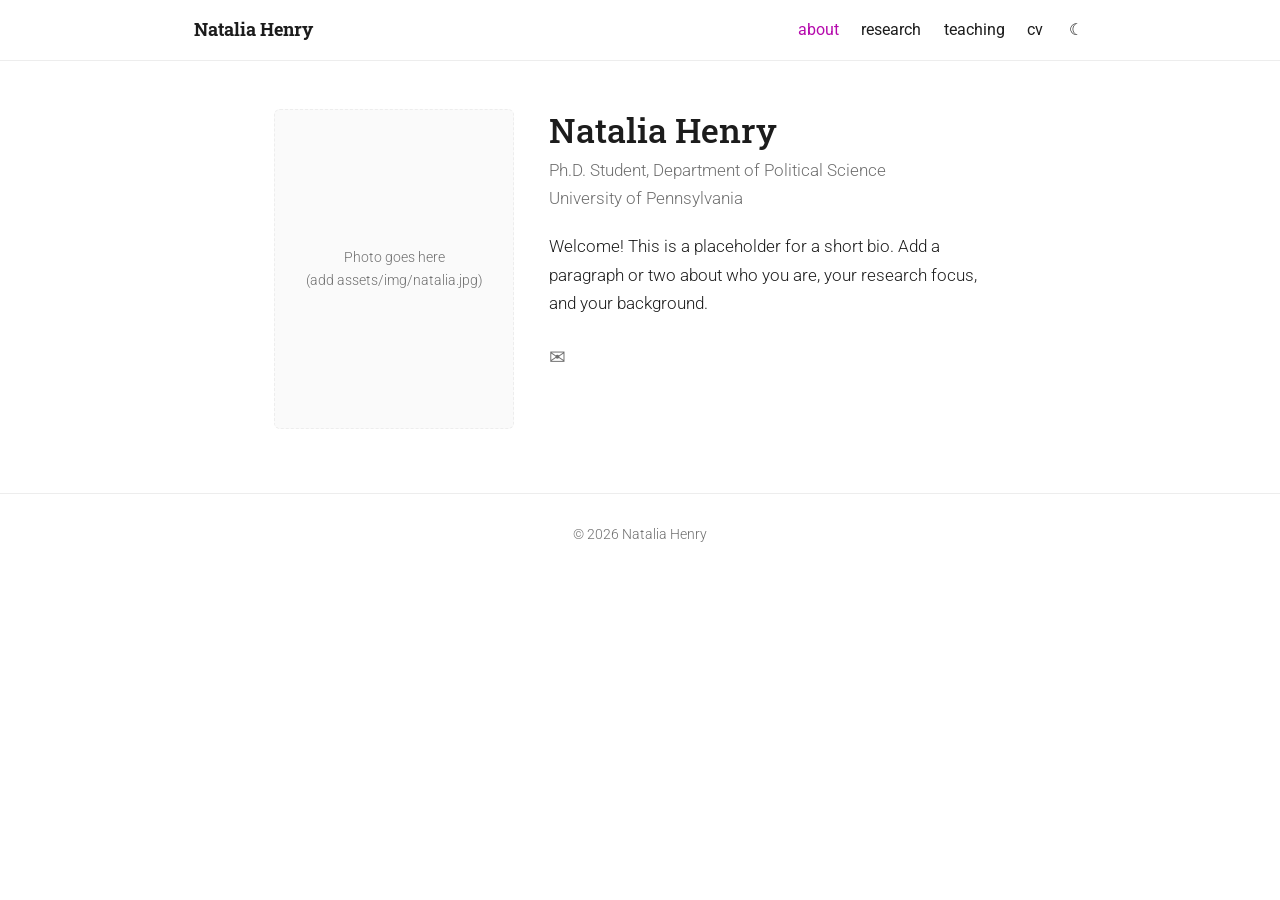
==== index.html @ be5e9f29 "Add academic website (About, Research, Teaching, CV) Static al-folio-style site with light/dark togg" ====
<!DOCTYPE html>
<html lang="en">
<head>
  <meta charset="utf-8">
  <meta name="viewport" content="width=device-width, initial-scale=1">
  <title>Natalia Henry</title>
  <meta name="author" content="Natalia Henry">
  <meta name="description" content="Natalia Henry — academic website. Research on security, conflict, and international relations.">
  <link rel="preconnect" href="https://fonts.googleapis.com">
  <link rel="preconnect" href="https://fonts.gstatic.com" crossorigin>
  <link href="https://fonts.googleapis.com/css2?family=Roboto:wght@300;400;500;700&family=Roboto+Slab:wght@400;500;700&display=swap" rel="stylesheet">
  <link rel="stylesheet" href="assets/css/style.css">
  <link rel="icon" href="data:image/svg+xml,<svg xmlns='http://www.w3.org/2000/svg' viewBox='0 0 100 100'><text y='.9em' font-size='90'>NH</text></svg>">
  <script src="assets/js/theme.js"></script>
</head>
<body>
  <nav class="navbar">
    <div class="navbar-inner">
      <a class="brand" href="index.html">Natalia Henry</a>
      <div class="nav-links">
        <a href="index.html" class="active">about</a>
        <a href="research.html">research</a>
        <a href="teaching.html">teaching</a>
        <a href="cv.html">cv</a>
        <button id="theme-toggle" type="button">☾</button>
      </div>
    </div>
  </nav>

  <main class="container">
    <div class="profile">
      <div class="profile-photo">
        <!-- Replace the placeholder below with:
             <img src="assets/img/natalia.jpg" alt="Natalia Henry"> -->
        <div class="photo-placeholder">Photo goes here<br>(add assets/img/natalia.jpg)</div>
      </div>

      <div class="profile-body">
        <h1 class="profile-name">Natalia Henry</h1>
        <p class="profile-tagline">Ph.D. Student, Department of Political Science<br>University of Pennsylvania</p>

        <p>
          <!-- Your blurb goes here. Share it with me and I'll drop it in. -->
          Welcome! This is a placeholder for a short bio. Add a paragraph or two
          about who you are, your research focus, and your background.
        </p>

        <div class="social">
          <a href="mailto:nathenry@sas.upenn.edu" title="Email">✉</a>
          <!-- Add links as you like, e.g. Google Scholar, X/Twitter, ORCID, LinkedIn -->
        </div>
      </div>
    </div>
  </main>

  <footer>© <span id="year">2026</span> Natalia Henry</footer>
  <script>document.getElementById("year").textContent = new Date().getFullYear();</script>
</body>
</html>
---- assets/css/style.css ----
/* ===== Theme tokens ===== */
:root {
  --bg: #ffffff;
  --text: #1c1c1c;
  --muted: #6f6f6f;
  --accent: #b509ac;      /* al-folio-style magenta accent */
  --accent-soft: rgba(181, 9, 172, 0.08);
  --border: #ededed;
  --nav-bg: rgba(255, 255, 255, 0.9);
  --card-bg: #fafafa;
}

html[data-theme="dark"] {
  --bg: #1c1c21;
  --text: #e8e8e8;
  --muted: #9a9a9a;
  --accent: #e572e7;
  --accent-soft: rgba(229, 114, 231, 0.12);
  --border: #33333a;
  --nav-bg: rgba(28, 28, 33, 0.9);
  --card-bg: #26262c;
}

/* ===== Base ===== */
* { box-sizing: border-box; }

body {
  margin: 0;
  font-family: "Roboto", -apple-system, BlinkMacSystemFont, "Segoe UI", sans-serif;
  font-weight: 300;
  font-size: 1.05rem;
  line-height: 1.7;
  color: var(--text);
  background: var(--bg);
  -webkit-font-smoothing: antialiased;
  transition: background 0.25s ease, color 0.25s ease;
}

h1, h2, h3, h4 {
  font-family: "Roboto Slab", Georgia, serif;
  font-weight: 500;
  line-height: 1.25;
  color: var(--text);
}

a {
  color: var(--accent);
  text-decoration: none;
  transition: color 0.15s ease;
}
a:hover { text-decoration: underline; }

/* ===== Nav ===== */
.navbar {
  position: sticky;
  top: 0;
  z-index: 100;
  background: var(--nav-bg);
  backdrop-filter: saturate(180%) blur(10px);
  border-bottom: 1px solid var(--border);
}
.navbar-inner {
  max-width: 940px;
  margin: 0 auto;
  padding: 0.9rem 1.5rem;
  display: flex;
  align-items: center;
  justify-content: space-between;
}
.brand {
  font-family: "Roboto Slab", Georgia, serif;
  font-weight: 700;
  font-size: 1.15rem;
  color: var(--text);
}
.brand:hover { text-decoration: none; color: var(--accent); }

.nav-links {
  display: flex;
  align-items: center;
  gap: 1.4rem;
}
.nav-links a {
  color: var(--text);
  font-weight: 400;
  font-size: 1rem;
}
.nav-links a:hover { color: var(--accent); text-decoration: none; }
.nav-links a.active { color: var(--accent); }

#theme-toggle {
  background: none;
  border: none;
  cursor: pointer;
  color: var(--text);
  font-size: 1rem;
  padding: 0.2rem;
  line-height: 1;
}
#theme-toggle:hover { color: var(--accent); }

/* ===== Layout ===== */
.container {
  max-width: 780px;
  margin: 0 auto;
  padding: 3rem 1.5rem 4rem;
}

.page-title {
  font-size: 2rem;
  margin: 0 0 1.75rem;
}

/* ===== About / profile ===== */
.profile {
  display: flex;
  flex-wrap: wrap;
  gap: 2.2rem;
  align-items: flex-start;
}
.profile-photo {
  flex: 0 0 240px;
  max-width: 240px;
}
.profile-photo img {
  width: 100%;
  border-radius: 6px;
  display: block;
}
.photo-placeholder {
  width: 100%;
  aspect-ratio: 3 / 4;
  border-radius: 6px;
  background: var(--card-bg);
  border: 1px dashed var(--border);
  display: flex;
  align-items: center;
  justify-content: center;
  color: var(--muted);
  font-size: 0.85rem;
  text-align: center;
  padding: 1rem;
}
.profile-body { flex: 1; min-width: 260px; }
.profile-name {
  font-size: 2.1rem;
  margin: 0 0 0.3rem;
}
.profile-tagline {
  color: var(--muted);
  font-size: 1.05rem;
  margin: 0 0 1.2rem;
}

.social {
  display: flex;
  gap: 1.1rem;
  margin-top: 1.4rem;
  font-size: 1.25rem;
}
.social a { color: var(--muted); }
.social a:hover { color: var(--accent); text-decoration: none; }

/* ===== Section headings ===== */
.section-label {
  font-size: 0.8rem;
  letter-spacing: 0.12em;
  text-transform: uppercase;
  color: var(--accent);
  font-family: "Roboto", sans-serif;
  font-weight: 500;
  margin: 2.6rem 0 0.4rem;
}
.section-label:first-of-type { margin-top: 0.5rem; }

/* ===== Publication / entry lists ===== */
.entry-list {
  list-style: none;
  margin: 0.5rem 0 0;
  padding: 0;
}
.entry-list li {
  padding: 0.85rem 0;
  border-bottom: 1px solid var(--border);
}
.entry-list li:last-child { border-bottom: none; }
.entry-title { font-weight: 400; }
.entry-meta { color: var(--muted); font-size: 0.95rem; }
.entry-status {
  display: inline-block;
  font-size: 0.78rem;
  color: var(--accent);
  background: var(--accent-soft);
  border-radius: 3px;
  padding: 0.05rem 0.45rem;
  margin-left: 0.35rem;
  vertical-align: middle;
}

/* ===== Teaching table ===== */
.teach-block { margin-bottom: 2rem; }
.teach-inst {
  font-family: "Roboto Slab", Georgia, serif;
  font-weight: 500;
  font-size: 1.15rem;
  margin: 0 0 0.6rem;
}
.teach-row {
  display: flex;
  justify-content: space-between;
  gap: 1rem;
  padding: 0.65rem 0;
  border-bottom: 1px solid var(--border);
}
.teach-row:last-child { border-bottom: none; }
.teach-course { flex: 1; }
.teach-course .role { color: var(--muted); font-size: 0.95rem; }
.teach-term {
  color: var(--muted);
  font-size: 0.95rem;
  white-space: nowrap;
  text-align: right;
}

/* ===== CV button ===== */
.cv-actions { margin: 1.5rem 0; }
.btn {
  display: inline-block;
  border: 1px solid var(--accent);
  color: var(--accent);
  border-radius: 5px;
  padding: 0.6rem 1.3rem;
  font-weight: 400;
  transition: all 0.15s ease;
}
.btn:hover {
  background: var(--accent);
  color: #fff;
  text-decoration: none;
}

/* ===== Footer ===== */
footer {
  border-top: 1px solid var(--border);
  color: var(--muted);
  font-size: 0.85rem;
  text-align: center;
  padding: 1.8rem 1.5rem;
}

/* ===== Responsive ===== */
@media (max-width: 560px) {
  .nav-links { gap: 0.9rem; }
  .nav-links a { font-size: 0.92rem; }
  .brand { font-size: 1rem; }
  .profile-photo { flex-basis: 100%; max-width: 220px; margin: 0 auto; }
  .teach-row { flex-direction: column; gap: 0.15rem; }
  .teach-term { text-align: left; }
}
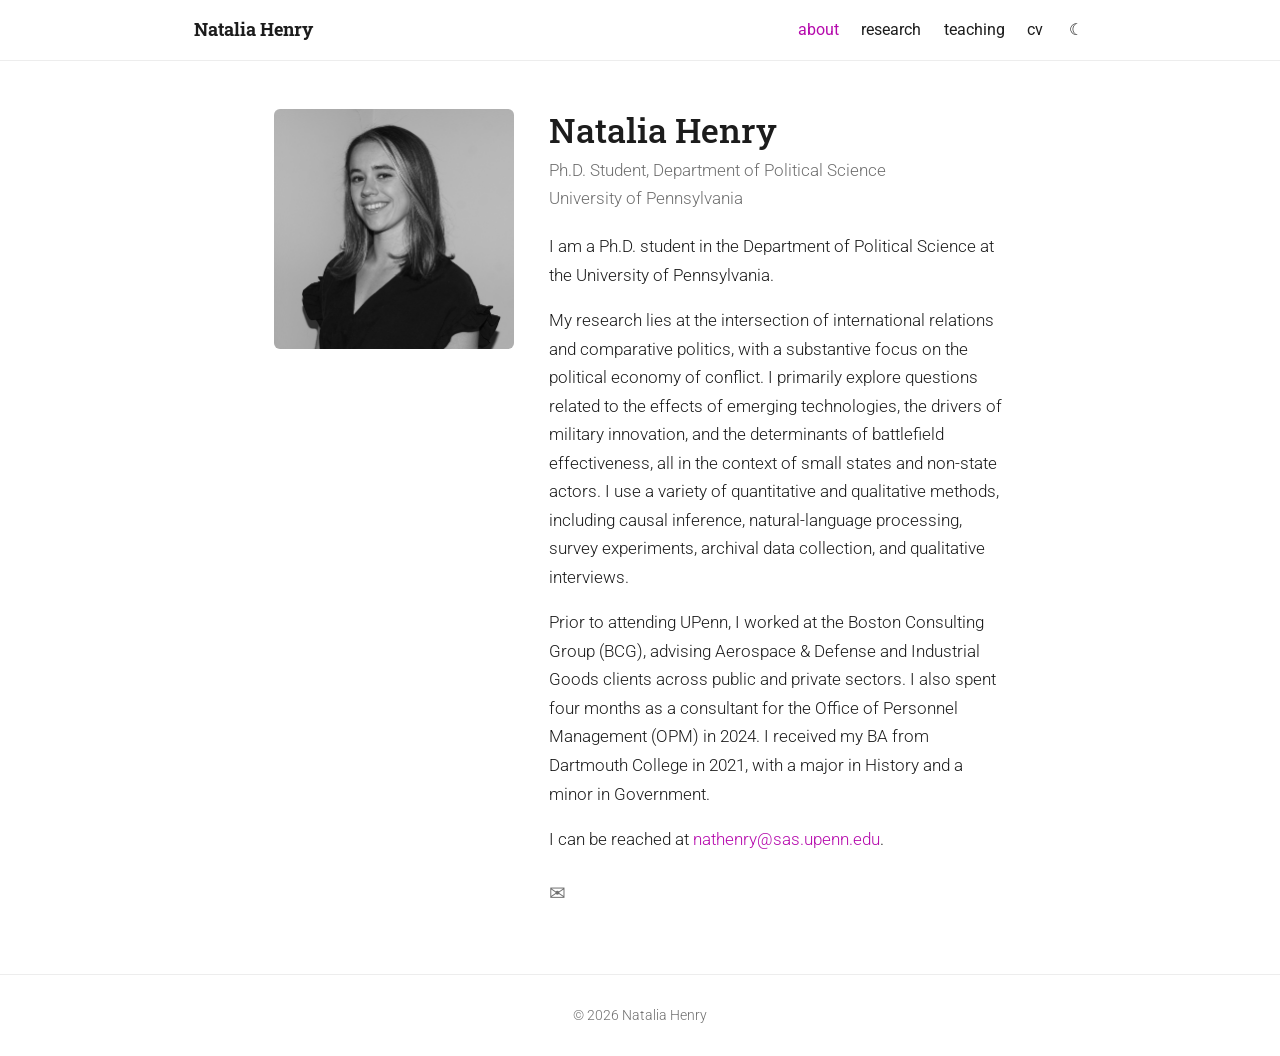
==== commit 6c3bddb3: "Add About bio, profile photo, and CV link Co-Authored-By: Claude Opus 4.8 <noreply@anthropic.com>" ====
--- a/index.html
+++ b/index.html
@@ -30,9 +30,7 @@
   <main class="container">
     <div class="profile">
       <div class="profile-photo">
-        <!-- Replace the placeholder below with:
-             <img src="assets/img/natalia.jpg" alt="Natalia Henry"> -->
-        <div class="photo-placeholder">Photo goes here<br>(add assets/img/natalia.jpg)</div>
+        <img src="assets/img/natalia.jpeg" alt="Natalia Henry">
       </div>
 
       <div class="profile-body">
@@ -40,9 +38,31 @@
         <p class="profile-tagline">Ph.D. Student, Department of Political Science<br>University of Pennsylvania</p>
 
         <p>
-          <!-- Your blurb goes here. Share it with me and I'll drop it in. -->
-          Welcome! This is a placeholder for a short bio. Add a paragraph or two
-          about who you are, your research focus, and your background.
+          I am a Ph.D. student in the Department of Political Science at the
+          University of Pennsylvania.
+        </p>
+        <p>
+          My research lies at the intersection of international relations and
+          comparative politics, with a substantive focus on the political economy
+          of conflict. I primarily explore questions related to the effects of
+          emerging technologies, the drivers of military innovation, and the
+          determinants of battlefield effectiveness, all in the context of small
+          states and non-state actors. I use a variety of quantitative and
+          qualitative methods, including causal inference, natural-language
+          processing, survey experiments, archival data collection, and
+          qualitative interviews.
+        </p>
+        <p>
+          Prior to attending UPenn, I worked at the Boston Consulting Group (BCG),
+          advising Aerospace &amp; Defense and Industrial Goods clients across
+          public and private sectors. I also spent four months as a consultant for
+          the Office of Personnel Management (OPM) in 2024. I received my BA from
+          Dartmouth College in 2021, with a major in History and a minor in
+          Government.
+        </p>
+        <p>
+          I can be reached at
+          <a href="mailto:nathenry@sas.upenn.edu">nathenry@sas.upenn.edu</a>.
         </p>
 
         <div class="social">
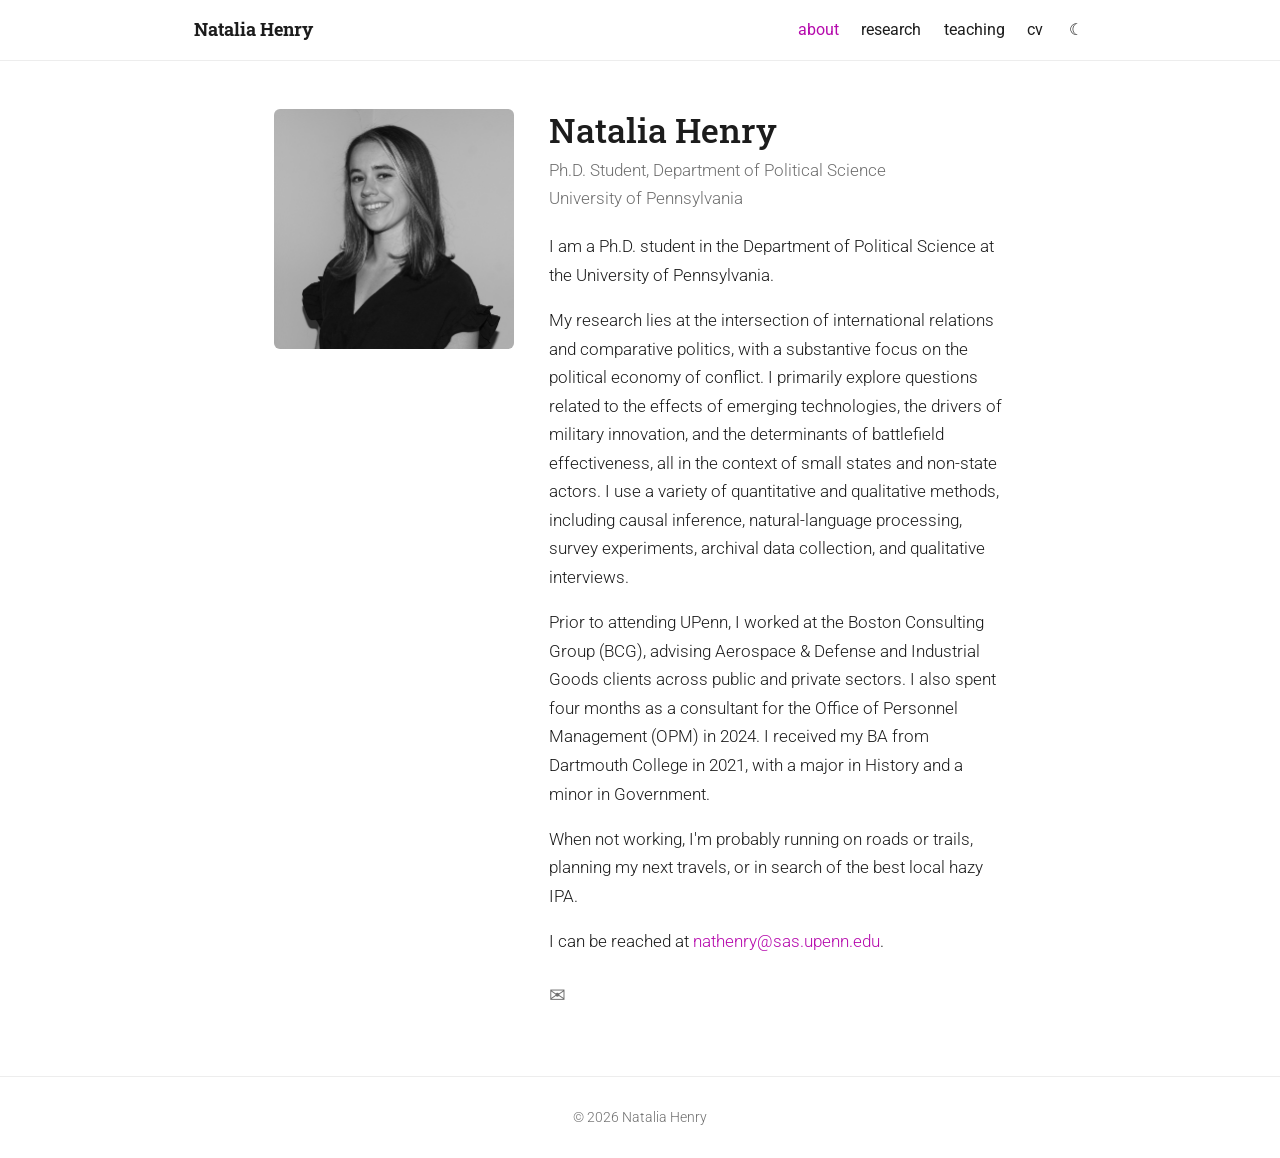
==== commit cf55bf16: "Update About personal note and Research blurb Co-Authored-By: Claude Opus 4.8 <noreply@anthropic.com" ====
--- a/index.html
+++ b/index.html
@@ -61,6 +61,10 @@
           Government.
         </p>
         <p>
+          When not working, I'm probably running on roads or trails, planning my
+          next travels, or in search of the best local hazy IPA.
+        </p>
+        <p>
           I can be reached at
           <a href="mailto:nathenry@sas.upenn.edu">nathenry@sas.upenn.edu</a>.
         </p>
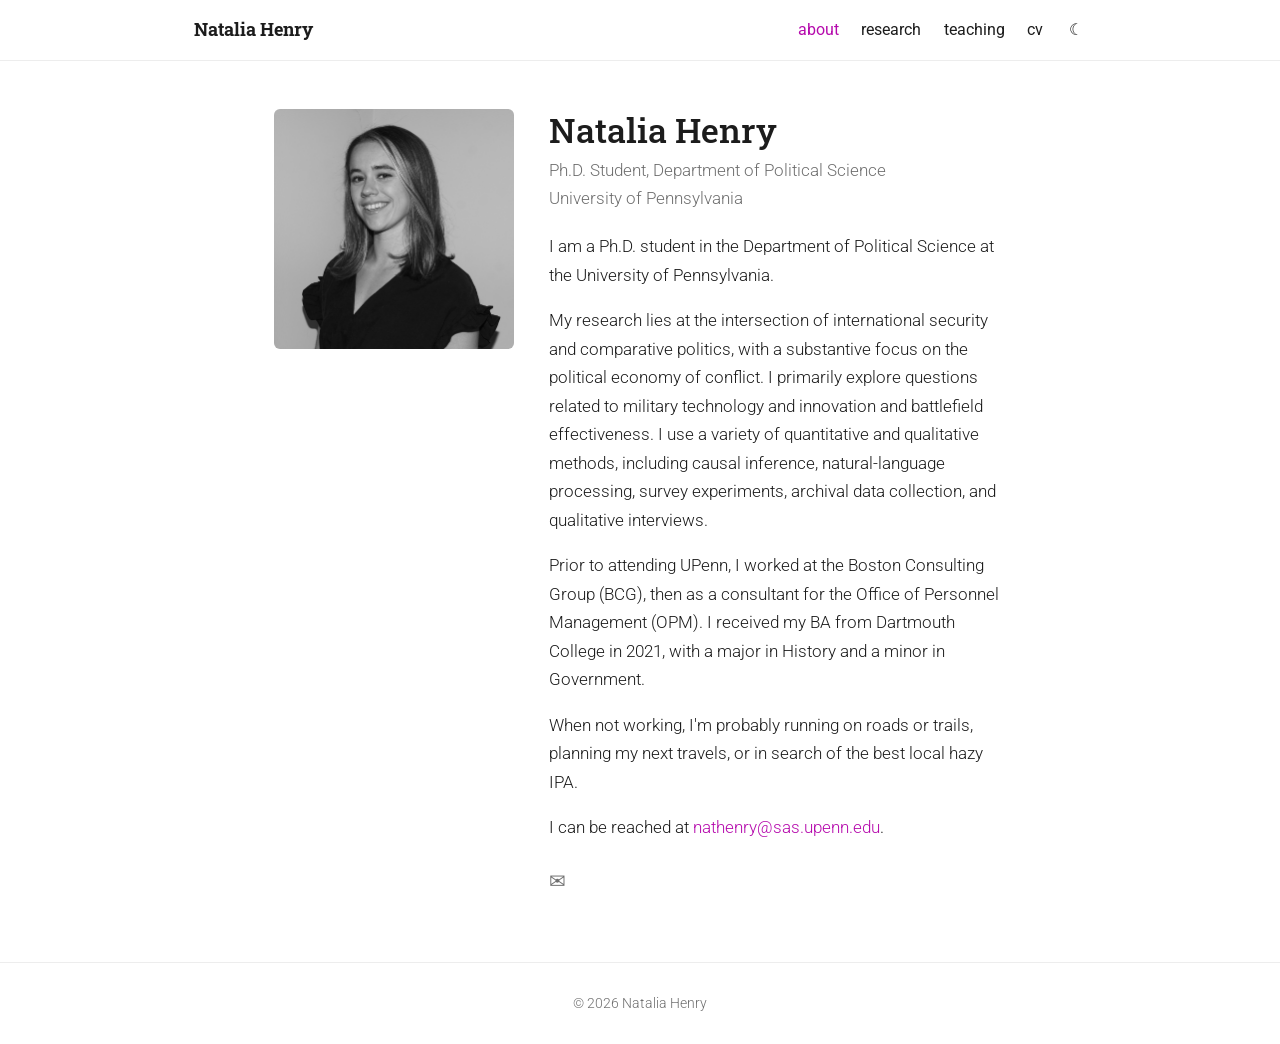
==== commit 0a39c427: "Update About bio Co-Authored-By: Claude Opus 4.8 <noreply@anthropic.com>" ====
--- a/index.html
+++ b/index.html
@@ -42,23 +42,19 @@
           University of Pennsylvania.
         </p>
         <p>
-          My research lies at the intersection of international relations and
+          My research lies at the intersection of international security and
           comparative politics, with a substantive focus on the political economy
-          of conflict. I primarily explore questions related to the effects of
-          emerging technologies, the drivers of military innovation, and the
-          determinants of battlefield effectiveness, all in the context of small
-          states and non-state actors. I use a variety of quantitative and
-          qualitative methods, including causal inference, natural-language
-          processing, survey experiments, archival data collection, and
-          qualitative interviews.
+          of conflict. I primarily explore questions related to military technology
+          and innovation and battlefield effectiveness. I use a variety of
+          quantitative and qualitative methods, including causal inference,
+          natural-language processing, survey experiments, archival data
+          collection, and qualitative interviews.
         </p>
         <p>
           Prior to attending UPenn, I worked at the Boston Consulting Group (BCG),
-          advising Aerospace &amp; Defense and Industrial Goods clients across
-          public and private sectors. I also spent four months as a consultant for
-          the Office of Personnel Management (OPM) in 2024. I received my BA from
-          Dartmouth College in 2021, with a major in History and a minor in
-          Government.
+          then as a consultant for the Office of Personnel Management (OPM). I
+          received my BA from Dartmouth College in 2021, with a major in History
+          and a minor in Government.
         </p>
         <p>
           When not working, I'm probably running on roads or trails, planning my
--- a/assets/css/style.css
+++ b/assets/css/style.css
@@ -196,6 +196,15 @@
   margin-left: 0.35rem;
   vertical-align: middle;
 }
+a.entry-link {
+  border: 1px solid var(--accent);
+  transition: all 0.15s ease;
+}
+a.entry-link:hover {
+  background: var(--accent);
+  color: #fff;
+  text-decoration: none;
+}
 
 /* ===== Teaching table ===== */
 .teach-block { margin-bottom: 2rem; }
